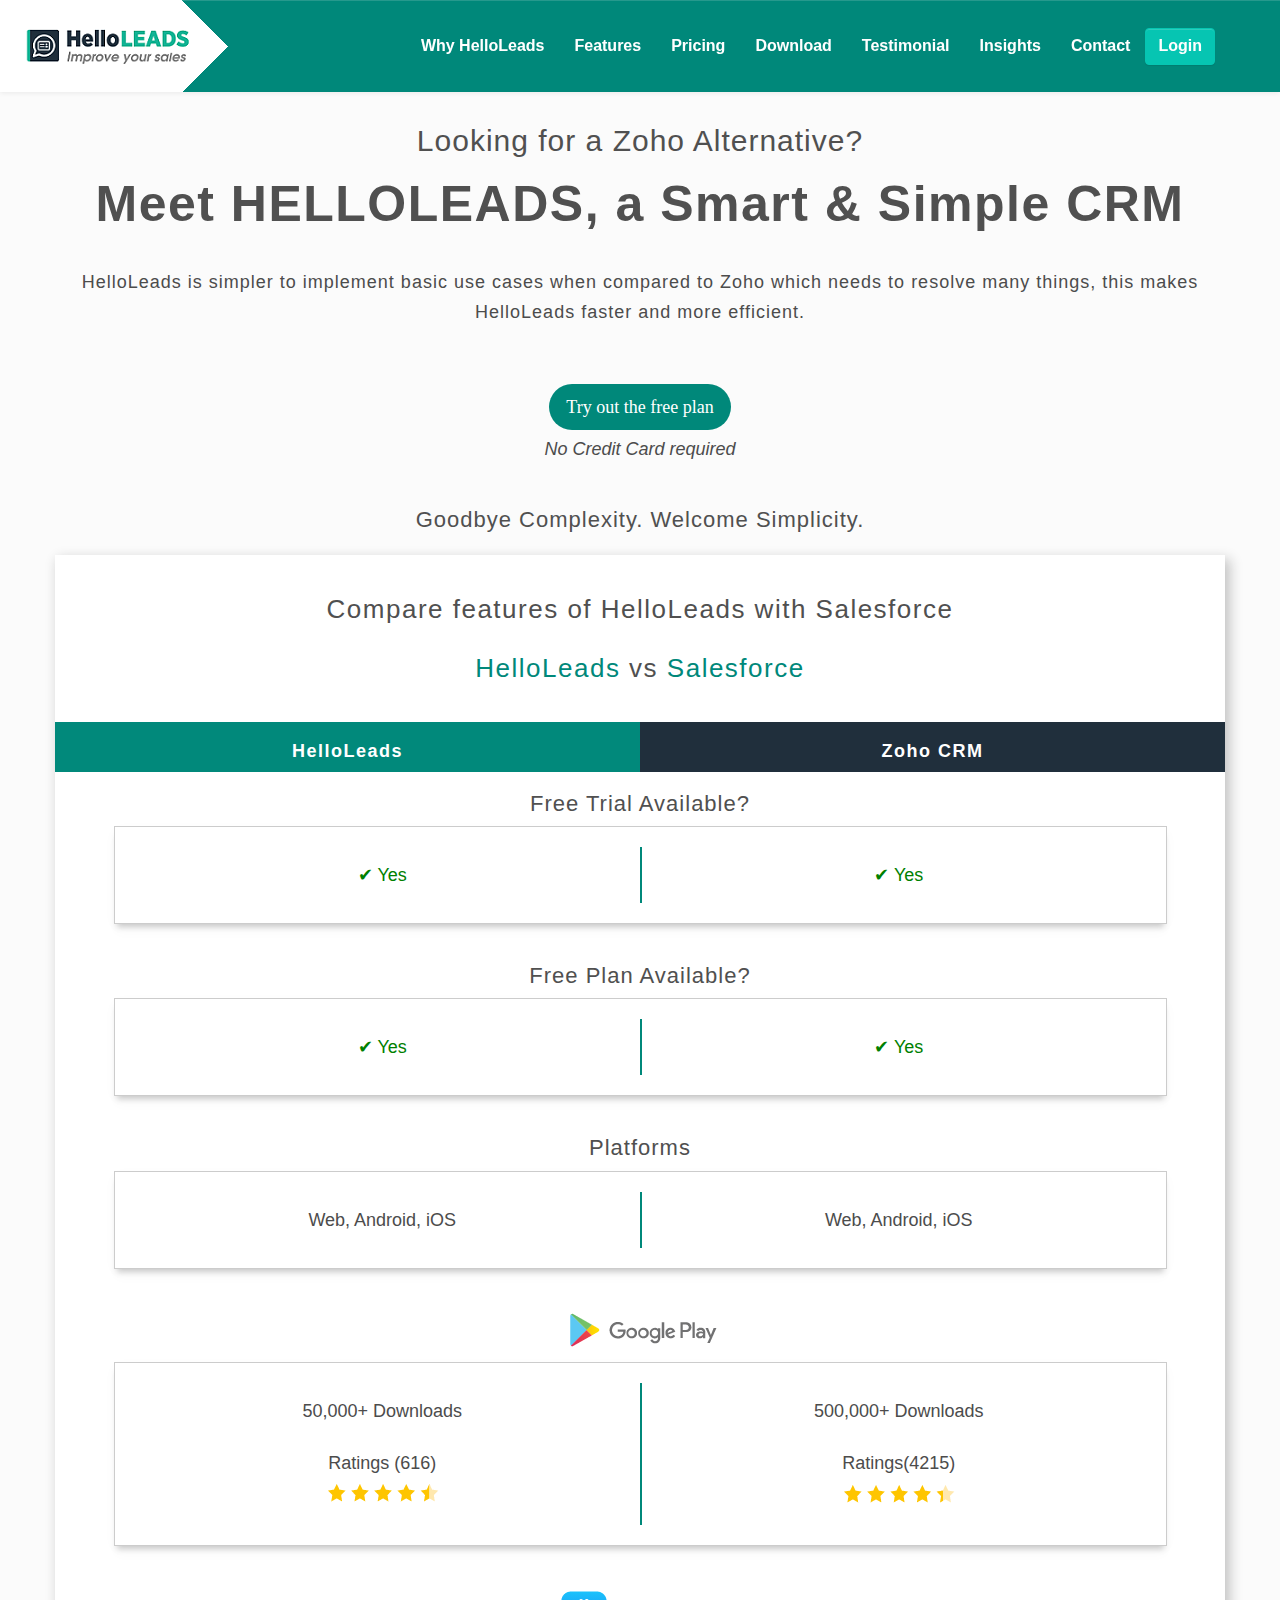
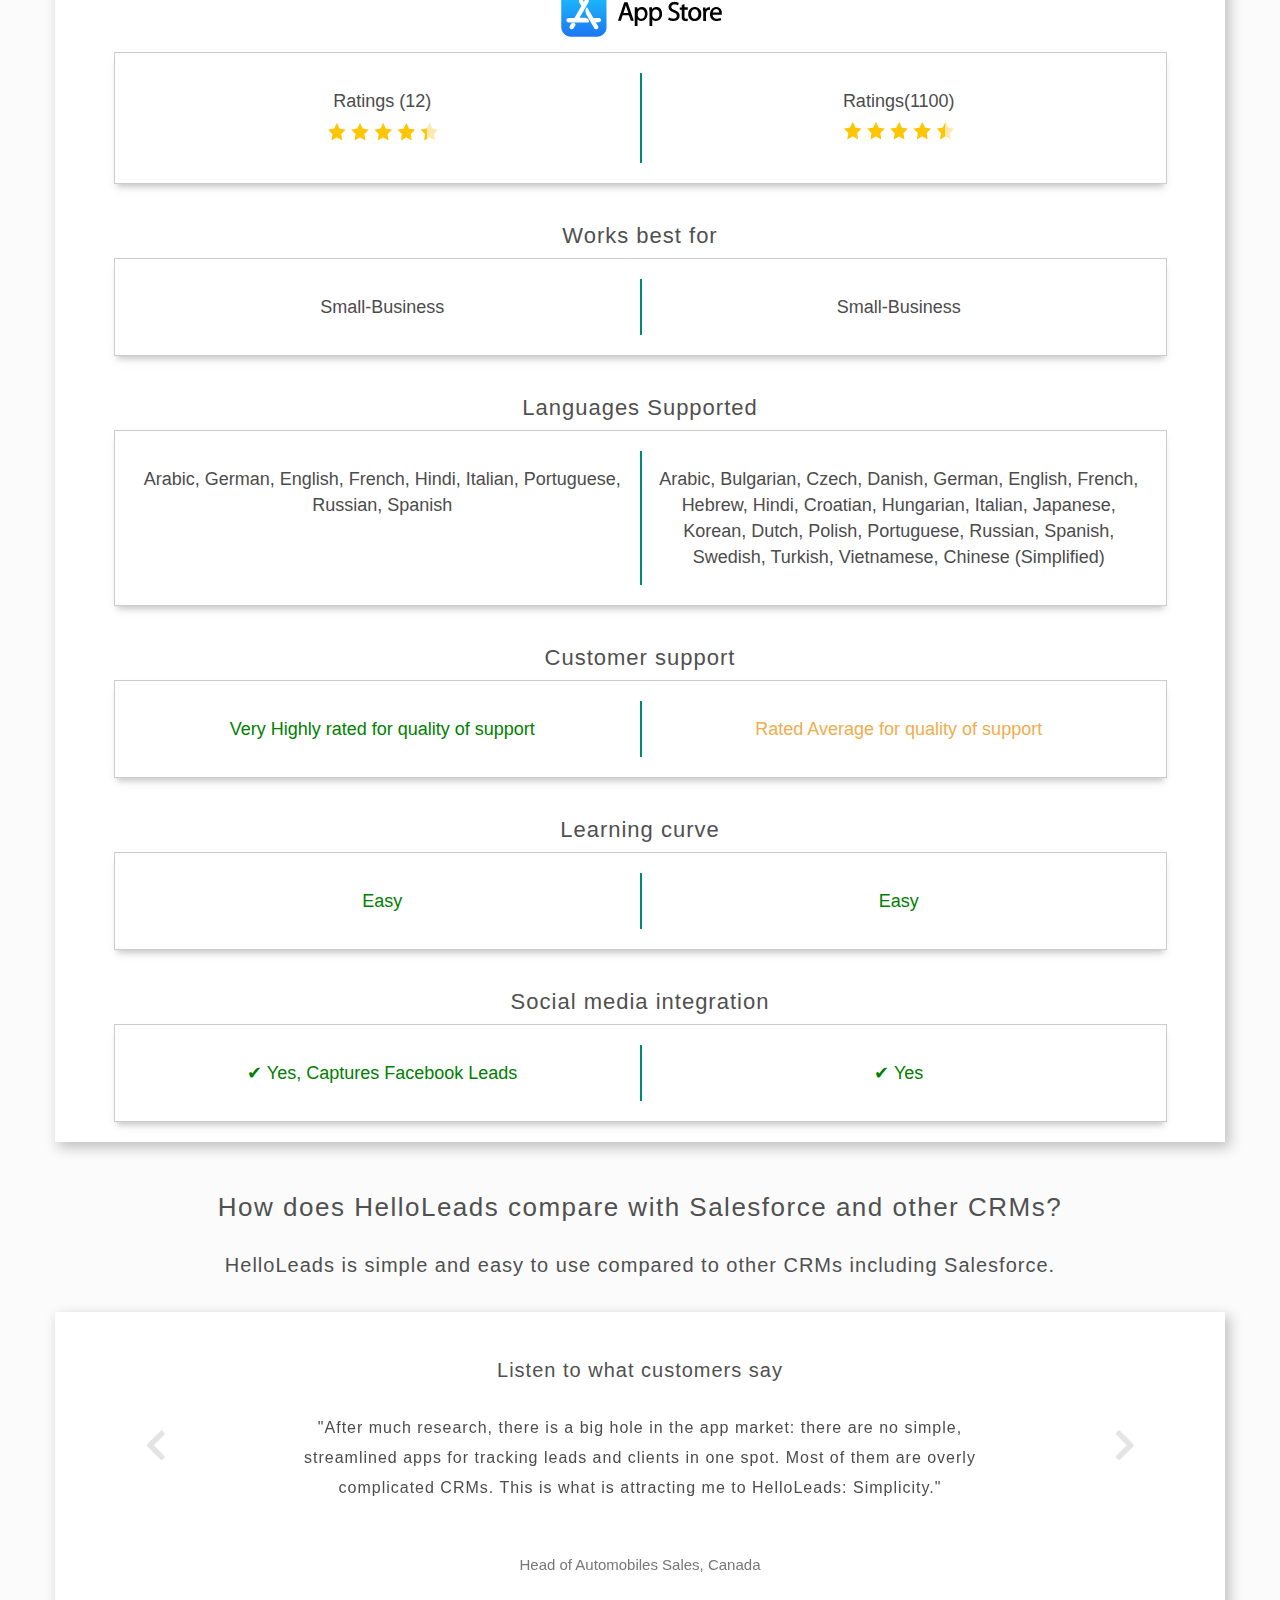
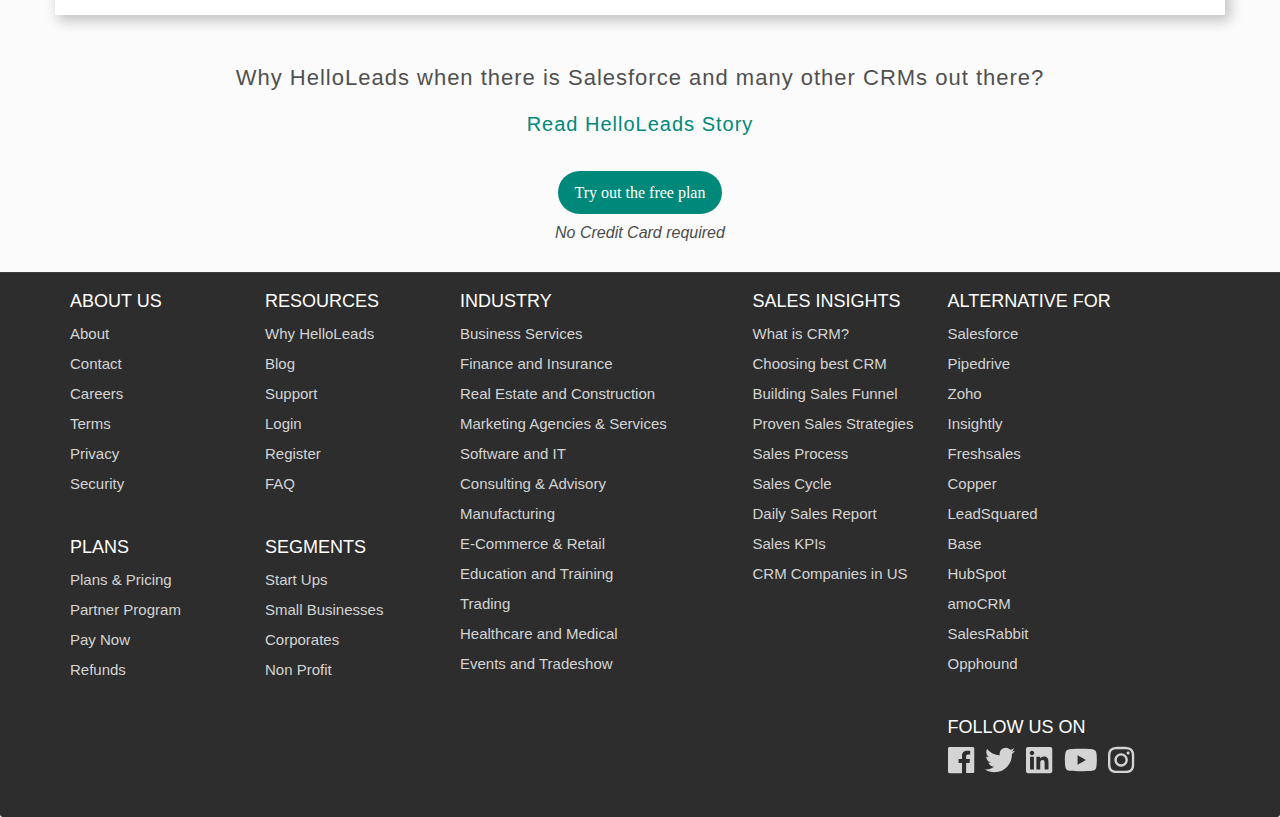
==== HL.html @ b2c512ca "Add files via upload" ====
<!DOCTYPE html>
<!-- saved from url=(0065)https://www.helloleads.io/compare-crm/salesforce-crm-alternative/ -->
<html class="fontawesome-i2svg-active fontawesome-i2svg-complete"><head><meta http-equiv="Content-Type" content="text/html; charset=UTF-8">

<title>Salesforce  CRM Alternative | HelloLeads vs. Salesforce  : A Simple CRM Software Comparison  </title>

  

  <meta name="viewport" content="width=device-width, initial-scale=1">

  <meta name="description" content="Find out why HelloLeads is a better alternative to Salesforce and other most popular CRMs in the market">

  <meta name="keywords" content="Salesforce crm alternatives, Salesforce competitors, Salesforce email alternatives, alternative for Salesforce lead management, Salesforce free alternative">



   <style type="text/css">svg:not(:root).svg-inline--fa{overflow:visible}.svg-inline--fa{display:inline-block;font-size:inherit;height:1em;overflow:visible;vertical-align:-.125em}.svg-inline--fa.fa-lg{vertical-align:-.225em}.svg-inline--fa.fa-w-1{width:.0625em}.svg-inline--fa.fa-w-2{width:.125em}.svg-inline--fa.fa-w-3{width:.1875em}.svg-inline--fa.fa-w-4{width:.25em}.svg-inline--fa.fa-w-5{width:.3125em}.svg-inline--fa.fa-w-6{width:.375em}.svg-inline--fa.fa-w-7{width:.4375em}.svg-inline--fa.fa-w-8{width:.5em}.svg-inline--fa.fa-w-9{width:.5625em}.svg-inline--fa.fa-w-10{width:.625em}.svg-inline--fa.fa-w-11{width:.6875em}.svg-inline--fa.fa-w-12{width:.75em}.svg-inline--fa.fa-w-13{width:.8125em}.svg-inline--fa.fa-w-14{width:.875em}.svg-inline--fa.fa-w-15{width:.9375em}.svg-inline--fa.fa-w-16{width:1em}.svg-inline--fa.fa-w-17{width:1.0625em}.svg-inline--fa.fa-w-18{width:1.125em}.svg-inline--fa.fa-w-19{width:1.1875em}.svg-inline--fa.fa-w-20{width:1.25em}.svg-inline--fa.fa-pull-left{margin-right:.3em;width:auto}.svg-inline--fa.fa-pull-right{margin-left:.3em;width:auto}.svg-inline--fa.fa-border{height:1.5em}.svg-inline--fa.fa-li{width:2em}.svg-inline--fa.fa-fw{width:1.25em}.fa-layers svg.svg-inline--fa{bottom:0;left:0;margin:auto;position:absolute;right:0;top:0}.fa-layers{display:inline-block;height:1em;position:relative;text-align:center;vertical-align:-.125em;width:1em}.fa-layers svg.svg-inline--fa{-webkit-transform-origin:center center;transform-origin:center center}.fa-layers-counter,.fa-layers-text{display:inline-block;position:absolute;text-align:center}.fa-layers-text{left:50%;top:50%;-webkit-transform:translate(-50%,-50%);transform:translate(-50%,-50%);-webkit-transform-origin:center center;transform-origin:center center}.fa-layers-counter{background-color:#ff253a;border-radius:1em;color:#fff;height:1.5em;line-height:1;max-width:5em;min-width:1.5em;overflow:hidden;padding:.25em;right:0;text-overflow:ellipsis;top:0;-webkit-transform:scale(.25);transform:scale(.25);-webkit-transform-origin:top right;transform-origin:top right}.fa-layers-bottom-right{bottom:0;right:0;top:auto;-webkit-transform:scale(.25);transform:scale(.25);-webkit-transform-origin:bottom right;transform-origin:bottom right}.fa-layers-bottom-left{bottom:0;left:0;right:auto;top:auto;-webkit-transform:scale(.25);transform:scale(.25);-webkit-transform-origin:bottom left;transform-origin:bottom left}.fa-layers-top-right{right:0;top:0;-webkit-transform:scale(.25);transform:scale(.25);-webkit-transform-origin:top right;transform-origin:top right}.fa-layers-top-left{left:0;right:auto;top:0;-webkit-transform:scale(.25);transform:scale(.25);-webkit-transform-origin:top left;transform-origin:top left}.fa-lg{font-size:1.33333em;line-height:.75em;vertical-align:-.0667em}.fa-xs{font-size:.75em}.fa-sm{font-size:.875em}.fa-1x{font-size:1em}.fa-2x{font-size:2em}.fa-3x{font-size:3em}.fa-4x{font-size:4em}.fa-5x{font-size:5em}.fa-6x{font-size:6em}.fa-7x{font-size:7em}.fa-8x{font-size:8em}.fa-9x{font-size:9em}.fa-10x{font-size:10em}.fa-fw{text-align:center;width:1.25em}.fa-ul{list-style-type:none;margin-left:2.5em;padding-left:0}.fa-ul>li{position:relative}.fa-li{left:-2em;position:absolute;text-align:center;width:2em;line-height:inherit}.fa-border{border:solid .08em #eee;border-radius:.1em;padding:.2em .25em .15em}.fa-pull-left{float:left}.fa-pull-right{float:right}.fa.fa-pull-left,.fab.fa-pull-left,.fal.fa-pull-left,.far.fa-pull-left,.fas.fa-pull-left{margin-right:.3em}.fa.fa-pull-right,.fab.fa-pull-right,.fal.fa-pull-right,.far.fa-pull-right,.fas.fa-pull-right{margin-left:.3em}.fa-spin{-webkit-animation:fa-spin 2s infinite linear;animation:fa-spin 2s infinite linear}.fa-pulse{-webkit-animation:fa-spin 1s infinite steps(8);animation:fa-spin 1s infinite steps(8)}@-webkit-keyframes fa-spin{0%{-webkit-transform:rotate(0);transform:rotate(0)}100%{-webkit-transform:rotate(360deg);transform:rotate(360deg)}}@keyframes fa-spin{0%{-webkit-transform:rotate(0);transform:rotate(0)}100%{-webkit-transform:rotate(360deg);transform:rotate(360deg)}}.fa-rotate-90{-webkit-transform:rotate(90deg);transform:rotate(90deg)}.fa-rotate-180{-webkit-transform:rotate(180deg);transform:rotate(180deg)}.fa-rotate-270{-webkit-transform:rotate(270deg);transform:rotate(270deg)}.fa-flip-horizontal{-webkit-transform:scale(-1,1);transform:scale(-1,1)}.fa-flip-vertical{-webkit-transform:scale(1,-1);transform:scale(1,-1)}.fa-flip-horizontal.fa-flip-vertical{-webkit-transform:scale(-1,-1);transform:scale(-1,-1)}:root .fa-flip-horizontal,:root .fa-flip-vertical,:root .fa-rotate-180,:root .fa-rotate-270,:root .fa-rotate-90{-webkit-filter:none;filter:none}.fa-stack{display:inline-block;height:2em;position:relative;width:2em}.fa-stack-1x,.fa-stack-2x{bottom:0;left:0;margin:auto;position:absolute;right:0;top:0}.svg-inline--fa.fa-stack-1x{height:1em;width:1em}.svg-inline--fa.fa-stack-2x{height:2em;width:2em}.fa-inverse{color:#fff}.sr-only{border:0;clip:rect(0,0,0,0);height:1px;margin:-1px;overflow:hidden;padding:0;position:absolute;width:1px}.sr-only-focusable:active,.sr-only-focusable:focus{clip:auto;height:auto;margin:0;overflow:visible;position:static;width:auto}</style><link rel="stylesheet" href="./HL_files/bootstrap.min.css">



        <link rel="stylesheet" href="./HL_files/bootstrap-theme.min.css">

        

        <link rel="stylesheet" src="css/external/font-awesome/css/font-awesome.min.css">



        <link href="./HL_files/css" rel="stylesheet">

        <link href="./HL_files/css(1)" rel="stylesheet">

        <link rel="stylesheet" type="text/css" href="./HL_files/css(2)">

        <link rel="stylesheet" type="text/css" href="./HL_files/compare.css">

       <link rel="stylesheet" type="text/css" href="./HL_files/customstyle.css">
<!-- ===============Google Analytics START=============== -->
<script type="text/javascript" async="" src="./HL_files/analytics.js.download"></script><script async="" src="./HL_files/analytics.js.download"></script><script type="text/javascript" src="./HL_files/analytics.js(1).download" async=""></script>
<script async="" src="./HL_files/js"></script>
<script>
window.dataLayer = window.dataLayer || [];
function gtag(){dataLayer.push(arguments);}
gtag('js', new Date());
gtag('config', 'UA-109296886-1');
</script>
<!-- ===============Google Analytics END=============== -->
</head>



<body id="comparebody" style="background-color: #FBFBFB">







<header>

    <style>
 


.login{

    position: relative;

    top: 7px;

    color: #FFF !important;

}

#header-nav ul{
  padding-top: 0px !important;
}


.bg-primary {
    background-image: linear-gradient(-135deg, #00887a 80.1%, transparent 0),linear-gradient(-45deg, #00887a 80%, transparent 0), linear-gradient(-45deg, #ffffff 100%, transparent 0) !important;
  }

 .navbar {
	padding:.5rem 1rem;
}
@media(max-width: 1080px){
	.navbar-default{
    background: linear-gradient(-45deg,#00887a 80%,transparent 0), linear-gradient(-45deg,#00887a 100%,transparent 0) !important;
}
}
@media(max-width: 936px){
    .navbar-default .navbar-nav>li>a, .navbar .btn-primary{
    	font-size : 12px !important;
    }
}
@media (max-width: 767px) and (min-width: 320px){
.bg-primary {
    background-image: none !important;
    background-color: #fff !important;
}
}
@media (max-width: 767px){
.navbar {
    background: #FFF !important;
}
.navbar-nav{
  background: #fff;
}
 
.navbar-nav .nav-item .nav-link {
    font-weight: 600;
    font-size: 16px;
    color: #00887a !important;
}

}
.navbar-dark .navbar-toggler {
    border-color: #00887a;
}

.navbar-toggler {
    padding: .25rem .75rem .25rem .75rem;
    font-size: 1.25rem;
    line-height: 1;
    background-color: transparent;
    border: 1px solid transparent;
    border-radius: .25rem;
    position: relative;
    top: -1px;
}

 .navbar-toggler:focus, .navbar-toggler:active {
 outline: none;
 box-shadow: none;
 }
 
 @media(max-width: 767px){
  .navbar-nav{
    border-bottom: 1px solid #f1f1f1;
  }
 }
 
 .navbar-collapse {

    -ms-flex-preferred-size: 100%;

    flex-basis: 100%;

    -ms-flex-positive: 1;

    flex-grow: 1;

    -ms-flex-align: center;

    align-items: center;

}

.collapse {
    display: none;
}



.collapse.show {
    display: block;

}

 
</style>





<!-- =================Common Header================= -->



<nav id="header-nav" class="navbar navbar-default navbar-fixed-top bg-primary">



<div class="container-fluid">



<div class="navbar-header">



<div class="navbar-brand" style="margin-left: -25px;">



<a href="https://www.helloleads.io/" target="_blank"><img src="./HL_files/HLS_Logo.png"></a>



</div>



<button type="button" id="navbar-Toggle" class="navbar-toggle collapsed" data-toggle="collapse" data-target="#collapsable-nav" aria-expanded="false">



<span class="sr-only">Toggle Navigation</span>



<span class="icon-bar"></span>



<span class="icon-bar"></span>



<span class="icon-bar"></span>



</button>



</div>



<div id="collapsable-nav" class="collapse navbar-collapse">



<ul id="nav-list" class="nav navbar-nav navbar-right">







<li><a href="https://www.helloleads.io/#features" target="_blank">Why HelloLeads</a></li>



<li><a href="https://www.helloleads.io/#extra-features" target="_blank">Features</a></li>



<li><a href="https://www.helloleads.io/#pricing" target="_blank">Pricing</a></li>



<li><a href="https://www.helloleads.io/#download" target="_blank">Download</a></li>



<li><a href="https://www.helloleads.io/#team" target="_blank">Testimonial</a></li>



<li><a href="https://www.helloleads.io/blog/" target="_blank">Insights</a></li>



<li><a href="https://www.helloleads.io/contact" target="_blank">Contact</a></li>



<li><button class="btn btn-primary login" style="margin-right: 20px;"><a style="color: #FFF !important;text-shadow: none;" href="https://app.helloleads.io/index.php/app/account/login" target="_blank">Login</a> </button></li> 





</ul>



</div> 



</div>



</nav>







 <!-- Form -->

   <!--  <div class="modal fade" id="exampleModal" tabindex="-1" role="dialog" aria-labelledby="exampleModalLabel" aria-hidden="true">

     <div class="modal-dialog" role="document">

      <div class="modal-content">

      <div class="modal-header">

        <h5 class="modal-title" id="exampleModalLabel">Call me now</h5>

        <button type="button" class="close" data-dismiss="modal" aria-label="Close">

          <span aria-hidden="true">&times;</span>

        </button>

      </div>

      <div class="modal-body">

      

      <div class='form-bottom' id='form_sample' data-key='c93041c29736f481d17fa2a25048d8e3'></div>

        

        

      </div>

      

    </div>

  </div>

</div> 



<script>

 $('#exampleModal').submit(function(e) {

    $("#exampleModal").modal("hide") 

});

</script>



<script>

  $(function() {

    $('#exampleModal').on('submit', function(e) {

          e.preventDefault();

          setTimeout(function() {

               window.location.reload();

          },2000);

          this.submit();

    });

});

</script>





 <script type='text/javascript' src='https://app.helloleads.io/js/intial.js'></script> -->
</header>



<section id="compare"> 

  <div class="container">

    

    <div class="row">

      <h3 class="r1 text-center" style=" font-weight:500;">Looking for a  <span>  Zoho </span> Alternative?</h3>
      <h2 class="r2 text-center" style="font-weight:bold;margin-top:2rem;"> Meet <span>HELLOLEADS,</span> a Smart & Simple CRM</h2>
      <p class="text-center" style="font-size:18px;margin-top:3rem;">HelloLeads is simpler to implement basic use cases when compared to Zoho which needs to resolve many things, this makes HelloLeads faster and more efficient. </p>
    </div>
<style type="text/css">
	#compare .r1
	{
		font-size : 30px;
	}
	#compare .r2
	{
		font-size : 50px;
	}
	@media(max-width:767px){
		#compare .r1
		{
			font-size : 24px;
		}
		#compare .r2
		{
			font-size : 36px;
		}
	}
	.tab-title
	{
		background: #01897b;
	}
	.tab-title h2
	{
		font-size: 18px !important;
		font-weight: bolder !important;
		color: #fff !important;
	}
	.tab{
			margin: 0px !important
		}
	.table-title h3
	{
		font-size: 22px !important;
	}
	.tab-comp
	{
		box-shadow: 0 6px 6px -3px rgb(0 0 0 / 20%), 0px 10px 14px 1px rgb(0 0 0 / 1%), 0px 4px 18px 3px rgb(0 0 0 / 1%);
		padding: 20px 10px;
		border: 1px solid #ccc;
	}
	.table-comp-div 
	{
		padding: 15px;
		font-weight: 400;
		font-size: 18px;

	}
</style>


    <div class="bu text-center paynow">  

      <!--<a href="https://app.helloleads.io/index.php/app/account/register" target="_blank" role="button" class="btn btn btn-lg nounderline">Sign up for 14 days trial<br></a>-->
	  
	  <a href="https://app.helloleads.io/index.php/app/account/register" target="_blank" role="button" class="btn btn btn-lg nounderline" style="font-size:18px">Try out the free plan<br></a>

      <h6 style="text-align: center; font-size: 18px;"><i> No Credit Card required </i> </h6>

    </div><br>



    <div class="row">

      <h3 class="text-center" style="padding-bottom: 13px;">Goodbye Complexity. Welcome Simplicity. </h3>

    </div>

	</div>

 </section>


<section id="heading"> 

    <div class="container s">

      <div class="row text-center">

         

         <h2 style="margin-top: 40px;"> Compare features of <span style="color: #;"> HelloLeads </span> with <span style="color: #;">Salesforce</span> </h2>

      </div>

<div class="row text-center">
  
  <h2 style="margin-bottom: 40px;"> <a href="https://www.helloleads.io/#pricing" target="_blank" style="color: #00887a"> HelloLeads </a> vs<a href="https://www.salesforce.com/in/products/sales-cloud/pricing/" target="_blank" style="color: #00887a"> Salesforce </a> </h2>

  <div  class="tab row text-center">
  	<div class="tab-title col-md-6 col-sm-6 col-xs-6 col-lg-6 text-center">
  		<h2>HelloLeads</h2>
  	</div>
  	<div class="tab-title col-md-6 col-sm-6 col-xs-6 col-lg-6 text-center" style="background: #202f3c">
  		<h2>Zoho CRM</h2>
  	</div>
  </div>
  <div class="tab row text-center">
  	<div class="table-title text-center"><h3>Free Trial Available?</h3></div></div>
  	<div class="tab-comp row" style="width:90%; margin: auto;margin-bottom:20px;">
  		<div class="table-comp-div col-md-6 col-sm-6 col-xs-6 col-lg-6 text-center" style="color: green">
  			&#10004; Yes
  		</div>
  		<div class="table-comp-div col-md-6 col-sm-6 col-xs-6 col-lg-6 text-center" style="border-left: 2px solid #00887a; color:green">&#10004; Yes</div>
  </div>
  <div class="tab row text-center">
  	<div class="table-title text-center"><h3>Free Plan Available?</h3></div></div>
  	<div class="tab-comp row" style="width:90%; margin: auto;margin-bottom:20px;">
  		<div class="table-comp-div col-md-6 col-sm-6 col-xs-6 col-lg-6 text-center" style="color: green">
  			&#10004; Yes
  		</div>
  		<div class="table-comp-div col-md-6 col-sm-6 col-xs-6 col-lg-6 text-center" style="border-left: 2px solid #00887a; color:green">&#10004; Yes</div>
  </div>
  <div class="tab row text-center">
  	<div class="table-title text-center"><h3>Platforms</h3></div></div>
  	<div class="tab-comp row" style="width:90%; margin: auto;margin-bottom:20px;">
  		<div class="table-comp-div col-md-6 col-sm-6 col-xs-6 col-lg-6 text-center">
  			Web, Android, iOS
  		</div>
  		<div class="table-comp-div col-md-6 col-sm-6 col-xs-6 col-lg-6 text-center" style="border-left: 2px solid #00887a;">Web, Android, iOS</div>
  </div>
  <div class="tab row text-center">
  	<div class="table-title text-center"><h3><img src="./HL_files/pstr.png"></h3></div></div>
  	<div class="tab-comp row" style="width:90%; margin: auto;margin-bottom:20px;">
  		<div class="table-comp-div col-md-6 col-sm-6 col-xs-6 col-lg-6 text-center">
  			50,000+ Downloads<br><br> Ratings (616)<br><img src="./HL_files/star44.png">
  		</div>
  		<div class="table-comp-div col-md-6 col-sm-6 col-xs-6 col-lg-6 text-center" style="border-left: 2px solid #00887a;">500,000+ Downloads<br><br> Ratings(4215)<br><img src="./HL_files/star42.png"></div>
  </div>
  <div class="tab row text-center">
  	<div class="table-title text-center"><h3><img src="./HL_files/apstr.png"></h3></div></div>
  	<div class="tab-comp row" style="width:90%; margin: auto;margin-bottom:20px;">
  		<div class="table-comp-div col-md-6 col-sm-6 col-xs-6 col-lg-6 text-center">
  			Ratings (12)<br><img src="./HL_files/star42.png">
  		</div>
  		<div class="table-comp-div col-md-6 col-sm-6 col-xs-6 col-lg-6 text-center" style="border-left: 2px solid #00887a;">Ratings(1100)<br><img src="./HL_files/star44.png"></div>
  </div>
  <div class="tab row text-center">
  	<div class="table-title text-center"><h3>Works best for</h3></div></div>
  	<div class="tab-comp row" style="width:90%; margin: auto;margin-bottom:20px;">
  		<div class="table-comp-div col-md-6 col-sm-6 col-xs-6 col-lg-6 text-center">
  			Small-Business
  		</div>
  		<div class="table-comp-div col-md-6 col-sm-6 col-xs-6 col-lg-6 text-center" style="border-left: 2px solid #00887a;">Small-Business</div>
  </div>
  <div class="tab row text-center">
  	<div class="table-title text-center"><h3>Languages Supported</h3></div></div>
  	<div class="tab-comp row" style="width:90%; margin: auto;margin-bottom:20px;">
  		<div class="table-comp-div col-md-6 col-sm-6 col-xs-6 col-lg-6 text-center">
  			Arabic, German, English, French, Hindi, Italian, Portuguese, Russian, Spanish
  		</div>
  		<div class="table-comp-div col-md-6 col-sm-6 col-xs-6 col-lg-6 text-center" style="border-left: 2px solid #00887a;">Arabic, Bulgarian, Czech, Danish, German, English, French, Hebrew, Hindi, Croatian, Hungarian, Italian, Japanese, Korean, Dutch, Polish, Portuguese, Russian, Spanish, Swedish, Turkish, Vietnamese, Chinese (Simplified)</div>
  </div>
  <div class="tab row text-center">
  	<div class="table-title text-center"><h3>Customer support</h3></div></div>
  	<div class="tab-comp row" style="width:90%; margin: auto;margin-bottom:20px;">
  		<div class="table-comp-div col-md-6 col-sm-6 col-xs-6 col-lg-6 text-center" style="color: green">
  			Very Highly rated for quality of support
  		</div>
  		<div class="table-comp-div col-md-6 col-sm-6 col-xs-6 col-lg-6 text-center" style="border-left: 2px solid #00887a; color:#f0ad4e">Rated Average for quality of support</div>
  </div>
  <div class="tab row text-center">
  	<div class="table-title text-center"><h3>Learning curve</h3></div></div>
  	<div class="tab-comp row" style="width:90%; margin: auto;margin-bottom:20px;">
  		<div class="table-comp-div col-md-6 col-sm-6 col-xs-6 col-lg-6 text-center" style="color: green">
  			Easy
  		</div>
  		<div class="table-comp-div col-md-6 col-sm-6 col-xs-6 col-lg-6 text-center" style="border-left: 2px solid #00887a; color:green">Easy</div>
  </div>
  <div class="tab row text-center">
  	<div class="table-title text-center"><h3>Social media integration</h3></div></div>
  	<div class="tab-comp row" style="width:90%; margin: auto;margin-bottom:20px;">
  		<div class="table-comp-div col-md-6 col-sm-6 col-xs-6 col-lg-6 text-center" style="color: green">
  			&#10004; Yes, Captures Facebook Leads
  		</div>
  		<div class="table-comp-div col-md-6 col-sm-6 col-xs-6 col-lg-6 text-center" style="border-left: 2px solid #00887a; color:green">&#10004; Yes</div>
  </div>
</div>

</div></section>

 

<section id="compare1">

  <div class="container">

    <div class="row text-center">

    <h2> How does HelloLeads compare with Salesforce and other CRMs? </h2>

   <h4 style="padding-top: 22px;"> HelloLeads is simple and easy to use compared to other CRMs including Salesforce.</h4><br>

 </div>

    </div>

</section>



<section id="quotes">

<div class="container a">

        <div class="row">

          <h4 style="padding-top: 37px; text-align: center;">Listen to what customers say</h4>

            <div class="col-md-12" style="margin-top: -43px;">

                <div class="carousel slide" data-ride="carousel" id="quote-carousel">

                    <!-- Carousel Slides / Quotes -->

                    <div class="carousel-inner text-center">

                        <!-- Quote 1 -->

                        <div class="item active">

                            

                                <div class="row">

                                    <div class="col-sm-8 col-sm-offset-2">

                                        <p>"After much research, there is a big hole in the app market: there are no simple, streamlined apps for tracking leads and clients in one spot. Most of them are overly complicated CRMs. This is what is attracting me to HelloLeads: Simplicity."</p><br>

                                       <h6 style="display: block;font-size: 100%;

    line-height: 1.42857143;

    color: #777;"> Head of Automobiles Sales, Canada </h6>

                                    </div>

                                </div>

                        </div>

                        <!-- Quote 2 -->

                        <div class="item">

                                <div class="row">

                                    <div class="col-sm-8 col-sm-offset-2">

                                        <p>"HelloLeads has a beautiful interface. I love it. The workflow is so smooth. The many CRMs that I have used have complex interfaces, and have waaaay too much going on. HelloLeads has done it just right"</p><br>

                                        <h6 style="display: block; font-size:100%;   line-height: 1.42857143; color: #777;">VP Sales, Real Estate Firm, United States</h6>

                                    </div>

                                </div>

                        </div>

                        

                    </div>

                    

                    <a data-slide="prev" href="https://www.helloleads.io/compare-crm/salesforce-crm-alternative/#quote-carousel" class="left carousel-control"><svg class="svg-inline--fa fa-chevron-left fa-w-10" aria-hidden="true" data-prefix="fa" data-icon="chevron-left" role="img" xmlns="http://www.w3.org/2000/svg" viewBox="0 0 320 512" data-fa-i2svg=""><path fill="currentColor" d="M34.52 239.03L228.87 44.69c9.37-9.37 24.57-9.37 33.94 0l22.67 22.67c9.36 9.36 9.37 24.52.04 33.9L131.49 256l154.02 154.75c9.34 9.38 9.32 24.54-.04 33.9l-22.67 22.67c-9.37 9.37-24.57 9.37-33.94 0L34.52 272.97c-9.37-9.37-9.37-24.57 0-33.94z"></path></svg><!-- <i class="fa fa-chevron-left"></i> --></a>

                    <a data-slide="next" href="https://www.helloleads.io/compare-crm/salesforce-crm-alternative/#quote-carousel" class="right carousel-control"><svg class="svg-inline--fa fa-chevron-right fa-w-10" aria-hidden="true" data-prefix="fa" data-icon="chevron-right" role="img" xmlns="http://www.w3.org/2000/svg" viewBox="0 0 320 512" data-fa-i2svg=""><path fill="currentColor" d="M285.476 272.971L91.132 467.314c-9.373 9.373-24.569 9.373-33.941 0l-22.667-22.667c-9.357-9.357-9.375-24.522-.04-33.901L188.505 256 34.484 101.255c-9.335-9.379-9.317-24.544.04-33.901l22.667-22.667c9.373-9.373 24.569-9.373 33.941 0L285.475 239.03c9.373 9.372 9.373 24.568.001 33.941z"></path></svg><!-- <i class="fa fa-chevron-right"></i> --></a>

                </div>

            </div>

        </div>

    </div>

  </section>



   <section id="story">

  <div class="container">

    <div class="row text-center paynow">

      <h3 "="">Why HelloLeads when there is Salesforce and many other CRMs out there? </h3>

      <h4 style="padding-top: 12px;"><a href="https://www.helloleads.io/blog/improving-sales/helloleads-story/" target="_blank" style="color: #00887a"> Read HelloLeads Story  </a> </h4><br>

      <a href="https://app.helloleads.io/index.php/app/account/register" target="_blank" role="button" class="btn btn btn-lg nounderline">Try out the free plan</a><br>

      <h6 style="text-align: center; font-size: 16px; padding-bottom: 20px;"><i> No Credit Card required </i> </h6>

    </div>

  </div>

</section>


 

        <script src="./HL_files/jquery.min.js.download"></script>



        <script defer="" src="./HL_files/all.js.download"></script>



        <script src="./HL_files/bootstrap.min.js.download"></script>  



      



<footer>

  
        

<style>

body{
  font-family: "Roboto",serif;
  font-weight: 400;
  letter-spacing: 0;
  -webkit-font-smoothing: antialiased;
  font-size: 15px;
  line-height: 26px;
  color: #4c4c4c;
  margin: 0;
  overflow-x: hidden;
  padding: 0; 
}

#about,#resources,#plans,#industry,#compares{

    line-height: 2;

}

#compares .followus .fa-2x {
    padding: 10px;
    font-size: 50px;
    width: 70px;
    margin: 5px 0px;
    border-radius: 50%;
    background-color: #585858;
    color: #d4d4d4;
    margin-right: 13px;
    margin-top: 12px;
}

.panel-footer{

    background-color: #2d2d2d;

    border-top: 1px solid #404040;

}

.panel-footer span {
    color: #FFF;
    font-size: 18px;
    padding-bottom: 15px;
    text-transform: uppercase;
}

.panel-footer a{

    text-decoration: none;

    color:#d4d4d4;

}

.calendly-badge-content{
  background: rgb(32, 47, 60) !important;
}

</style>
    <!-- =================Common Footer================= -->
<div class="panel-footer">



<div class="container">



<div class="row">



<section id="about" class="col-sm-2">



<span>ABOUT US</span><br>



<a href="https://www.helloleads.io/about/" target="_blank">About</a><br>



<a href="https://www.helloleads.io/contact" target="_blank">Contact</a><br>



<a href="https://www.helloleads.io/careers" target="_blank">Careers</a><br>



<a href="https://www.helloleads.io/terms" target="_blank">Terms</a><br>



<a href="https://www.helloleads.io/privacy/" target="_blank">Privacy</a><br>



<a href="https://www.helloleads.io/security/" target="_blank">Security</a>

<hr class="visible-xs"><br><br>

<span> PLANS</span><br>

   

<a href="https://www.helloleads.io/pricing" target="_blank">Plans &amp; Pricing</a><br>



<a href="https://www.helloleads.io/partners/" target="_blank">Partner Program</a><br>



<a href="https://www.helloleads.io/pricing/paymentoption.php" target="_blank">Pay Now</a><br>



<a href="https://www.helloleads.io/refunds/" target="_blank">Refunds</a><br>



<hr class="visible-xs"><br>


</section>







<section id="plans" class="col-sm-2">

    <span>RESOURCES</span><br>

   

<a href="https://www.helloleads.io/#features" target="_blank">Why HelloLeads</a><br>



<a href="https://www.helloleads.io/blog" target="_blank">Blog</a><br> 


<a href="https://www.helloleads.io/support" target="_blank">Support</a><br>



<a href="https://app.helloleads.io/index.php/app/account/login" target="_blank">Login</a><br>



<a href="https://app.helloleads.io/index.php/app/account/register" target="_blank">Register</a><br>

<a href="https://helloleads.io/faq" target="_blank">FAQ</a><br>



<hr class="visible-xs"><br>



<span class="segment">SEGMENTS</span><br>



<a href="https://www.helloleads.io/segments/#startup" target="_blank">Start Ups</a><br>



<a href="https://www.helloleads.io/segments/#smallbusiness" target="_blank">Small Businesses</a><br>



<a href="https://www.helloleads.io/segments/#corporates" target="_blank">Corporates</a><br>



<a href="https://www.helloleads.io/segments/#nonprofit" target="_blank">Non Profit</a><br>



<hr class="visible-xs">



</section>



<section id="industry" class="col-sm-3">

    <span> INDUSTRY</span><br>

   

    <a href="https://www.helloleads.io/industry/Business-services/" target="_blank">Business Services</a><br>



<a href="https://www.helloleads.io/industry/Finance/" target="_blank">Finance and Insurance</a><br>



<a href="https://www.helloleads.io/industry/construction/" target="_blank">Real Estate and Construction</a><br>



<a href="https://www.helloleads.io/industry/Marketing/" target="_blank">Marketing Agencies &amp; Services</a><br>



<a href="https://www.helloleads.io/industry/Software/" target="_blank">Software and IT</a><br>



<a href="https://www.helloleads.io/industry/consulting-and-advisory-services/" target="_blank">Consulting &amp; Advisory</a><br>



<a href="https://www.helloleads.io/industry/Manufacturing/" target="_blank">Manufacturing</a><br>



<a href="https://www.helloleads.io/industry/ecommerce/" target="_blank">E-Commerce &amp; Retail</a><br>



<a href="https://www.helloleads.io/industry/Education-and-Training/" target="_blank">Education and Training</a><br>



<a href="https://www.helloleads.io/industry/Trading/" target="_blank">Trading</a><br>



<a href="https://www.helloleads.io/industry/Healthcare-and-Medical/" target="_blank">Healthcare and Medical</a><br>



<a href="https://www.helloleads.io/industry/Events-and-Tradeshows/" target="_blank">Events and Tradeshow</a><br>



<hr class="visible-xs">



</section>







<section id="resources" class="col-sm-2">



<span>Sales Insights</span><br>

              <a href="https://www.helloleads.io/blog/all/improving-sales/what-is-crm/" target="_blank">What is CRM?</a><br>
            
              <a href="https://www.helloleads.io/blog/all/marketing-and-sales/choosing-best-crm-for-your-small-business-a-beginners-guide/" target="_blank">Choosing best CRM</a><br>
            
              <a href="https://www.helloleads.io/blog/all/beginners-guide-building-a-super-sales-funnel-for-your-small-business/" target="_blank">Building Sales Funnel</a><br>
            
              <a href="https://www.helloleads.io/blog/all/customer-success/proven-sales-strategy-for-small-businesses/" target="_blank">Proven Sales Strategies</a><br>

              <a href="https://www.helloleads.io/blog/all/sales-process-a-roadmap-to-close-deals-faster/" target="_blank">Sales Process</a><br>
            
              <a href="https://www.helloleads.io/blog/all/sales-cycle-make-your-sales-cycle-run-better-faster/" target="_blank">Sales Cycle</a><br>      
            
              <a href="https://www.helloleads.io/blog/all/daily-sales-report-dsr/" target="_blank">Daily Sales Report</a><br>           
            
              <a href="https://www.helloleads.io/blog/all/improving-sales/sales-report-template-for-small-businesses-to-improve-sales-performance/" target="_blank">Sales KPIs</a><br>
            
              <a href="https://www.helloleads.io/blog/all/product/top-crm-companies-in-us/" target="_blank">CRM Companies in US</a>
            
            <br>


<hr class="visible-xs">



</section>



<section id="compares" class="col-sm-3">



<span>ALTERNATIVE FOR</span><br>



<a href="https://www.helloleads.io/compare-crm/salesforce-crm-alternative/" target="_blank">Salesforce</a><br>



<a href="https://www.helloleads.io/compare-crm/pipedrive-crm-alternative/" target="_blank">Pipedrive</a><br>



<a href="https://www.helloleads.io/compare-crm/zoho-crm-alternative/" target="_blank">Zoho</a><br>



<a href="https://www.helloleads.io/compare-crm/insightly-crm-alternative/" target="_blank">Insightly</a><br>



<a href="https://www.helloleads.io/compare-crm/freshsales-crm-alternative/" target="_blank">Freshsales</a><br>



<a href="https://www.helloleads.io/compare-crm/copper-crm-alternative/" target="_blank">Copper</a><br>



<a href="https://www.helloleads.io/compare-crm/leadsquared-crm-alternative/" target="_blank">LeadSquared</a><br>



<a href="https://www.helloleads.io/compare-crm/base-crm-alternative/" target="_blank">Base</a><br>



<a href="https://www.helloleads.io/compare-crm/hubspot-crm-alternative/" target="_blank">HubSpot</a><br>



<a href="https://www.helloleads.io/compare-crm/amoCRM-crm-alternative/" target="_blank">amoCRM</a><br>



<a href="https://www.helloleads.io/compare-crm/salesrabbit-crm-alternative/" target="_blank">SalesRabbit</a><br>



<a href="https://www.helloleads.io/compare-crm/opphound-crm-alternative/" target="_blank">Opphound</a><br><br>





<span class="followus">Follow Us on</span><br>

<a href="https://www.facebook.com/HelloLeads.io/?pnref=lhc" target="_blank" title="Facebook" style="

    padding-right: 7px;

"><svg class="svg-inline--fa fa-facebook fa-w-14 fa-2x" aria-hidden="true" data-prefix="fab" data-icon="facebook" role="img" xmlns="http://www.w3.org/2000/svg" viewBox="0 0 448 512" data-fa-i2svg=""><path fill="currentColor" d="M448 56.7v398.5c0 13.7-11.1 24.7-24.7 24.7H309.1V306.5h58.2l8.7-67.6h-67v-43.2c0-19.6 5.4-32.9 33.5-32.9h35.8v-60.5c-6.2-.8-27.4-2.7-52.2-2.7-51.6 0-87 31.5-87 89.4v49.9h-58.4v67.6h58.4V480H24.7C11.1 480 0 468.9 0 455.3V56.7C0 43.1 11.1 32 24.7 32h398.5c13.7 0 24.8 11.1 24.8 24.7z"></path></svg><!-- <i class="fab fa-facebook fa-2x"></i> --></a>

<a href="https://twitter.com/HelloLeads_io" target="_blank" title="Twitter" style="

    padding-right: 7px;

"><svg class="svg-inline--fa fa-twitter fa-w-16 fa-2x" aria-hidden="true" data-prefix="fab" data-icon="twitter" role="img" xmlns="http://www.w3.org/2000/svg" viewBox="0 0 512 512" data-fa-i2svg=""><path fill="currentColor" d="M459.37 151.716c.325 4.548.325 9.097.325 13.645 0 138.72-105.583 298.558-298.558 298.558-59.452 0-114.68-17.219-161.137-47.106 8.447.974 16.568 1.299 25.34 1.299 49.055 0 94.213-16.568 130.274-44.832-46.132-.975-84.792-31.188-98.112-72.772 6.498.974 12.995 1.624 19.818 1.624 9.421 0 18.843-1.3 27.614-3.573-48.081-9.747-84.143-51.98-84.143-102.985v-1.299c13.969 7.797 30.214 12.67 47.431 13.319-28.264-18.843-46.781-51.005-46.781-87.391 0-19.492 5.197-37.36 14.294-52.954 51.655 63.675 129.3 105.258 216.365 109.807-1.624-7.797-2.599-15.918-2.599-24.04 0-57.828 46.782-104.934 104.934-104.934 30.213 0 57.502 12.67 76.67 33.137 23.715-4.548 46.456-13.32 66.599-25.34-7.798 24.366-24.366 44.833-46.132 57.827 21.117-2.273 41.584-8.122 60.426-16.243-14.292 20.791-32.161 39.308-52.628 54.253z"></path></svg><!-- <i class="fab fa-twitter fa-2x"></i> --></a>

<a href="https://www.linkedin.com/company/helloleads" target="_blank" title="Linkedin" style="

    padding-right: 7px;

"><svg class="svg-inline--fa fa-linkedin fa-w-14 fa-2x" aria-hidden="true" data-prefix="fab" data-icon="linkedin" role="img" xmlns="http://www.w3.org/2000/svg" viewBox="0 0 448 512" data-fa-i2svg=""><path fill="currentColor" d="M416 32H31.9C14.3 32 0 46.5 0 64.3v383.4C0 465.5 14.3 480 31.9 480H416c17.6 0 32-14.5 32-32.3V64.3c0-17.8-14.4-32.3-32-32.3zM135.4 416H69V202.2h66.5V416zm-33.2-243c-21.3 0-38.5-17.3-38.5-38.5S80.9 96 102.2 96c21.2 0 38.5 17.3 38.5 38.5 0 21.3-17.2 38.5-38.5 38.5zm282.1 243h-66.4V312c0-24.8-.5-56.7-34.5-56.7-34.6 0-39.9 27-39.9 54.9V416h-66.4V202.2h63.7v29.2h.9c8.9-16.8 30.6-34.5 62.9-34.5 67.2 0 79.7 44.3 79.7 101.9V416z"></path></svg><!-- <i class="fab fa-linkedin fa-2x"></i> --></a>

<a href="https://www.youtube.com/channel/UC1MmmrHqJTxfTwK_eSTaqlw" target="_blank" title="YouTube" style="

    padding-right: 7px;

"><svg class="svg-inline--fa fa-youtube fa-w-18 fa-2x youtube" aria-hidden="true" data-prefix="fab" data-icon="youtube" role="img" xmlns="http://www.w3.org/2000/svg" viewBox="0 0 576 512" data-fa-i2svg=""><path fill="currentColor" d="M549.655 124.083c-6.281-23.65-24.787-42.276-48.284-48.597C458.781 64 288 64 288 64S117.22 64 74.629 75.486c-23.497 6.322-42.003 24.947-48.284 48.597-11.412 42.867-11.412 132.305-11.412 132.305s0 89.438 11.412 132.305c6.281 23.65 24.787 41.5 48.284 47.821C117.22 448 288 448 288 448s170.78 0 213.371-11.486c23.497-6.321 42.003-24.171 48.284-47.821 11.412-42.867 11.412-132.305 11.412-132.305s0-89.438-11.412-132.305zm-317.51 213.508V175.185l142.739 81.205-142.739 81.201z"></path></svg><!-- <i class="fab fa-youtube fa-2x youtube"></i> --></a>

<a href="https://www.instagram.com/helloleads.io/" target="_blank" title="Instagram" style="

    padding-right: 7px;

"><svg class="svg-inline--fa fa-instagram fa-w-14 fa-2x" aria-hidden="true" data-prefix="fab" data-icon="instagram" role="img" xmlns="http://www.w3.org/2000/svg" viewBox="0 0 448 512" data-fa-i2svg=""><path fill="currentColor" d="M224.1 141c-63.6 0-114.9 51.3-114.9 114.9s51.3 114.9 114.9 114.9S339 319.5 339 255.9 287.7 141 224.1 141zm0 189.6c-41.1 0-74.7-33.5-74.7-74.7s33.5-74.7 74.7-74.7 74.7 33.5 74.7 74.7-33.6 74.7-74.7 74.7zm146.4-194.3c0 14.9-12 26.8-26.8 26.8-14.9 0-26.8-12-26.8-26.8s12-26.8 26.8-26.8 26.8 12 26.8 26.8zm76.1 27.2c-1.7-35.9-9.9-67.7-36.2-93.9-26.2-26.2-58-34.4-93.9-36.2-37-2.1-147.9-2.1-184.9 0-35.8 1.7-67.6 9.9-93.9 36.1s-34.4 58-36.2 93.9c-2.1 37-2.1 147.9 0 184.9 1.7 35.9 9.9 67.7 36.2 93.9s58 34.4 93.9 36.2c37 2.1 147.9 2.1 184.9 0 35.9-1.7 67.7-9.9 93.9-36.2 26.2-26.2 34.4-58 36.2-93.9 2.1-37 2.1-147.8 0-184.8zM398.8 388c-7.8 19.6-22.9 34.7-42.6 42.6-29.5 11.7-99.5 9-132.1 9s-102.7 2.6-132.1-9c-19.6-7.8-34.7-22.9-42.6-42.6-11.7-29.5-9-99.5-9-132.1s-2.6-102.7 9-132.1c7.8-19.6 22.9-34.7 42.6-42.6 29.5-11.7 99.5-9 132.1-9s102.7-2.6 132.1 9c19.6 7.8 34.7 22.9 42.6 42.6 11.7 29.5 9 99.5 9 132.1s2.7 102.7-9 132.1z"></path></svg><!-- <i class="fab fa-instagram fa-2x"></i> --></a>



</section>



</div>



<br>





<!-- Calendly badge widget begin -->

<!--<link href="https://assets.calendly.com/assets/external/widget.css" rel="stylesheet">-->

<!--<script src="https://assets.calendly.com/assets/external/widget.js" type="text/javascript"></script>-->

<!--<script type="text/javascript">Calendly.initBadgeWidget({url: 'https://calendly.com/helloleads/demo', text: 'Schedule a demo<span> and Get 14 days more</span>', color: '#FFB300', branding: false});</script>-->

<!-- Calendly badge widget end -->



</div></div></footer>








</body></html>
---- HL_files/compare.css ----
.paynow .btn{

    background-color: #00887a;

    color: #fff !important;

}

.paynow .btn:hover{

    background-color: #00887a;

    color: #fff;

}



.paynow .btn{

    background-color: #00887a;
    font-size: 16px;
    font-family: catamaran;
    border-radius: 50px;
    color: #fff !important;

}

.paynow .btn:hover{

    background-color: #00887a;

    color: #fff;

}



a:hover{



    text-decoration: none;

    outline: 0;

    color: #23527c;

}



a:focus{

  text-decoration: none;

  outline: 0;

}





#heading .s  {

    box-shadow: 4px 5px 12px 1px #c3c3c3;

    margin-bottom: 31px;

    /* margin-top: 71px; */

    background: #FFF;

}



#quotes .a{

    box-shadow: 4px 5px 12px 1px #c3c3c3;

    margin-bottom: 31px;

    /* margin-top: 71px; */

    background: #FFF;

}





  #compare{

        padding-top: 104px;

    background-color: #FBFBFB;



  }



  #story{

    background-color: #FBFBFB;

  }



  #compare1{

     background-color: #FBFBFB;

  }



  #comparebody h2{

    font-family: "Catamaran",sans-serif;
    font-size: 26px;

    letter-spacing: 1.5px;

    font-weight: 500;

    color: #505050;

  }



  #comparebody h3{

    font-family: "Catamaran",sans-serif;

    font-size: 22px;

    letter-spacing: 1px;

    font-weight: 400;

    color: #505050;

  }



  #comparebody h4{

    font-family: "Catamaran",sans-serif;

    font-size: 20px;

    letter-spacing: 1px;

    font-weight: 400;

    color: #505050;

  }



 

    



    #compare .bu{

      margin-top: 42px;

      margin-bottom: -8px;

    }





#heading .centertable{

  text-align: center;

}







.nounderline{

    text-decoration: none !important;

}





#quote-carousel {

    padding: 0 10px 30px 10px;

    margin-top: 60px;

}

#quote-carousel .carousel-control {

    background: none;

    color: #CACACA;

    font-size: 2.3em;

    text-shadow: none;

    margin-top: 20px;

}

#quote-carousel .carousel-indicators {

    position: relative;

    right: 50%;

    top: auto;

    bottom: 0px;

    margin-top: 20px;

    margin-right: -19px;

}

#quote-carousel .carousel-indicators li {

    width: 50px;

    height: 50px;

    cursor: pointer;

    border: 1px solid #ccc;

    box-shadow: 0 0 5px rgba(0, 0, 0, 0.1);

    border-radius: 50%;

    opacity: 0.4;

    overflow: hidden;

    transition: all .4s ease-in;

    vertical-align: middle;

}

#quote-carousel .carousel-indicators .active {

    width: 128px;

    height: 128px;

    opacity: 1;

    transition: all .2s;

}

.item blockquote {

    border-left: none;

    margin: 0;

}

.item blockquote p:before {

    content: "\f10d";

    font-family: 'Fontawesome';

    float: left;

    margin-right: 10px;

}



.headingtable{

  color: #505050;

}



@media (max-width:767px){

    

    #quote-carousel .carousel-control {

    background: none;

    color: #CACACA;

    font-size: 1.3em;

    text-shadow: none;

    margin-top: 65px;

}



    #compare .bu{

      margin-top: 20px;

      margin-bottom: -8px;

    }







  #heading h3{

    font-size: 19px;

    line-height: 1.5;



  }



  #compare h2{

    padding-left: 3px;

    padding-right: 3px;

    line-height: 1.5;

    font-size: 21px;

    padding-top: 20px !important;

  }

  #story h3{

    margin-left: 9px;

    margin-right: 9px;

    line-height: 1.5;

    font-size: 19px;

  }



  #compare h3{

    line-height: 1.5;

    font-size: 19px;



  }



  #compare1 h2{

    line-height: 1.5; 

    margin-left: 9px;

    margin-right: 9px;

    font-size: 21px;



  }



  #compare1 h4{

    line-height: 1.5;

    font-size: 16px;

  }

  #heading h2{

    line-height: 1.5;

    padding-left: 3px;

    padding-right: 3px;

    line-height: 1.5;

    font-size: 21px;

  }



  p{

    padding-left: 25px;

    padding-right: 25px;

    text-align: left;

  }

}



@media(min-width: 768px) and (max-width: 1100px){

    

    #quote-carousel .carousel-control {

    background: none;

    color: #CACACA;

    font-size: 1.3em;

    text-shadow: none;

    margin-top: 65px;

}



    #compare .bu{

      margin-top: 20px;

      margin-bottom: -8px;

    }







  #heading h3{

    font-size: 19px;

    line-height: 1.5;



  }



  #compare h2{

    padding-left: 3px;

    padding-right: 3px;

    line-height: 1.5;

    font-size: 21px;

    padding-top: 20px !important;

  }

  #story h3{

    margin-left: 9px;

    margin-right: 9px;

    line-height: 1.5;

    font-size: 19px;

  }



  #compare h3{

    line-height: 1.5;

    font-size: 19px;



  }



  #compare1 h2{

    line-height: 1.5; 

    margin-left: 9px;

    margin-right: 9px;

    font-size: 21px;



  }



  #compare1 h4{

    line-height: 1.5;

    font-size: 16px;

  }

  #heading h2{

    line-height: 1.5;

    padding-left: 3px;

    padding-right: 3px;

    line-height: 1.5;

    font-size: 21px;

  }



  p{

    padding-left: 25px;

    padding-right: 25px;

    text-align: left;

  }



  #compare {

    padding-top: 140px;

}



}
---- HL_files/customstyle.css ----
.navbar #nav-list a:visited{
  color: #FFF;
}

.navbar-default{
  border: 0px !important;
}

.navbar #nav-list a:hover {
    color: #ffb300 !important;
}

.navbar #nav-list{
      margin-right: 20px !important;
      font-weight: 600;
}

.navbar-nav>li>a {
    text-shadow: none;
}

.navbar .btn-primary{  
    background-color: #06c5b2 !important;
    border-color: #06c5b2 !important;
    background-image: none  !important;
    font-size: 16px;
    font-weight: 600;
}

@media(max-width: 767px){

  h3{
    text-align: center;
    padding-bottom: 10px !important;
  }
  p{
    padding-left: 20px;
    padding-right: 20px;
    text-align: justify;
  }

  .content {
    padding-top: 0 !important;
    padding-bottom: 0 !important; 
}

  h4{
    padding-left: 20px;
    padding-right: 20px;
    text-align: center;
    line-height: 30px;
  }

}


#term{
  margin-top: 25px;
}

.content{
  padding-top: 10px;
  padding-bottom: 10px;
}


body{
  font-family: "Catamaran",sans-serif !important;
  font-weight: 400;
  letter-spacing: 0;
  -webkit-font-smoothing: antialiased;
  font-size: 16px;
  line-height: 26px;
  color: #4c4c4c;
  margin: 0;
  overflow-x: hidden;
  padding: 0; 
}

.nav li{
  text-transform: capitalize;
}

p{
    font-family: "Catamaran",sans-serif;
    padding-top: 5px;
    padding-bottom: 5px;
    font-size: 16px;
    letter-spacing: 1px;
        line-height: 30px;
}

h4{
  font-size: 18px;
  letter-spacing: 1px;
}


.navbar-default .navbar-nav>li>a{

        color: #fff;
    font-size: 16px;


}

.navbar-default{

    background: linear-gradient(-45deg, #00887a 80%, transparent 0), linear-gradient(-45deg, #ffffff 100%, transparent 0) !important;


}

.navbar-default {

    background-color: #ffffff;

    border-color: #ffffff;

}

.panel-footer{

    background-color: #2d2d2d;

    border-top: 1px solid #404040;

}

.panel-footer span {
    color: #FFF;
    font-size: 18px;
    text-transform: uppercase;
}

.panel-footer a{

    text-decoration: none;

    color:#d4d4d4;

}


#about,#resources,#moreinfo,#followus{

    line-height: 2.5;

}


a{

    text-decoration: none;
    color: #4c4c4c;
}

a:hover{

    text-decoration: none;
    outline: 0;
    color: #4c4c4c;
}
a:focus{
  text-decoration: none;
  outline: 0;
}

#about span,#resources span,#moreinfo span,#followus span{
  /*font-weight: bold;*/
}

/*Footer*/
#followus .fa-2x {
    padding: 10px;
    font-size: 50px;
    width: 50px;
    margin: 5px 0px;
    border-radius: 50%;
    background-color: #585858;
    color: #d4d4d4;
    margin-right: 13px;
    margin-top: 12px;
}
@media(min-width: 769px) and (max-width: 991px){

    .heading{

        margin-top: 6%;

    }

}



@media(min-width: 768px){

    .navbar-right li{

    padding-top: 16px;

    padding-bottom: 16px;

}

}



@media (min-width: 992px){

 .demo .col-md-3 {
    width: 25%;
}   


}

@media (max-width: 767px){

    .subscription h2{

        font-size: 1.6em;

    }

    .valuebased h3{

        font-size: 1.4em;

    }

    .allplans h2{

        font-size: 1.6em;

    }

    .navbar-brand{

        position: relative;

        bottom: 14px;

    }
    .popover{
    width: 90%;
    max-width: 90%;
}
.navbar-default{
  padding-bottom: 13px; 
}

}


@media(max-width: 767px){
  .navbar {
    background: #FFF !important;
}

}

@media (max-width: 767px){
.navbar-default .navbar-nav>li>a {
    font-weight: 400;
    font-size: 14px;
    color: #00887a !important;
    text-transform: capitalize !important;
}

.call{
    position: relative;
    left: 12px !important;
    top: 0px !important;
    margin-bottom: 10px !important;
    color: #FFF !important;
}

.login{
  position: relative;
  top: 7px;
  left: 12px !important;
  color: #FFF !important;
} 

}
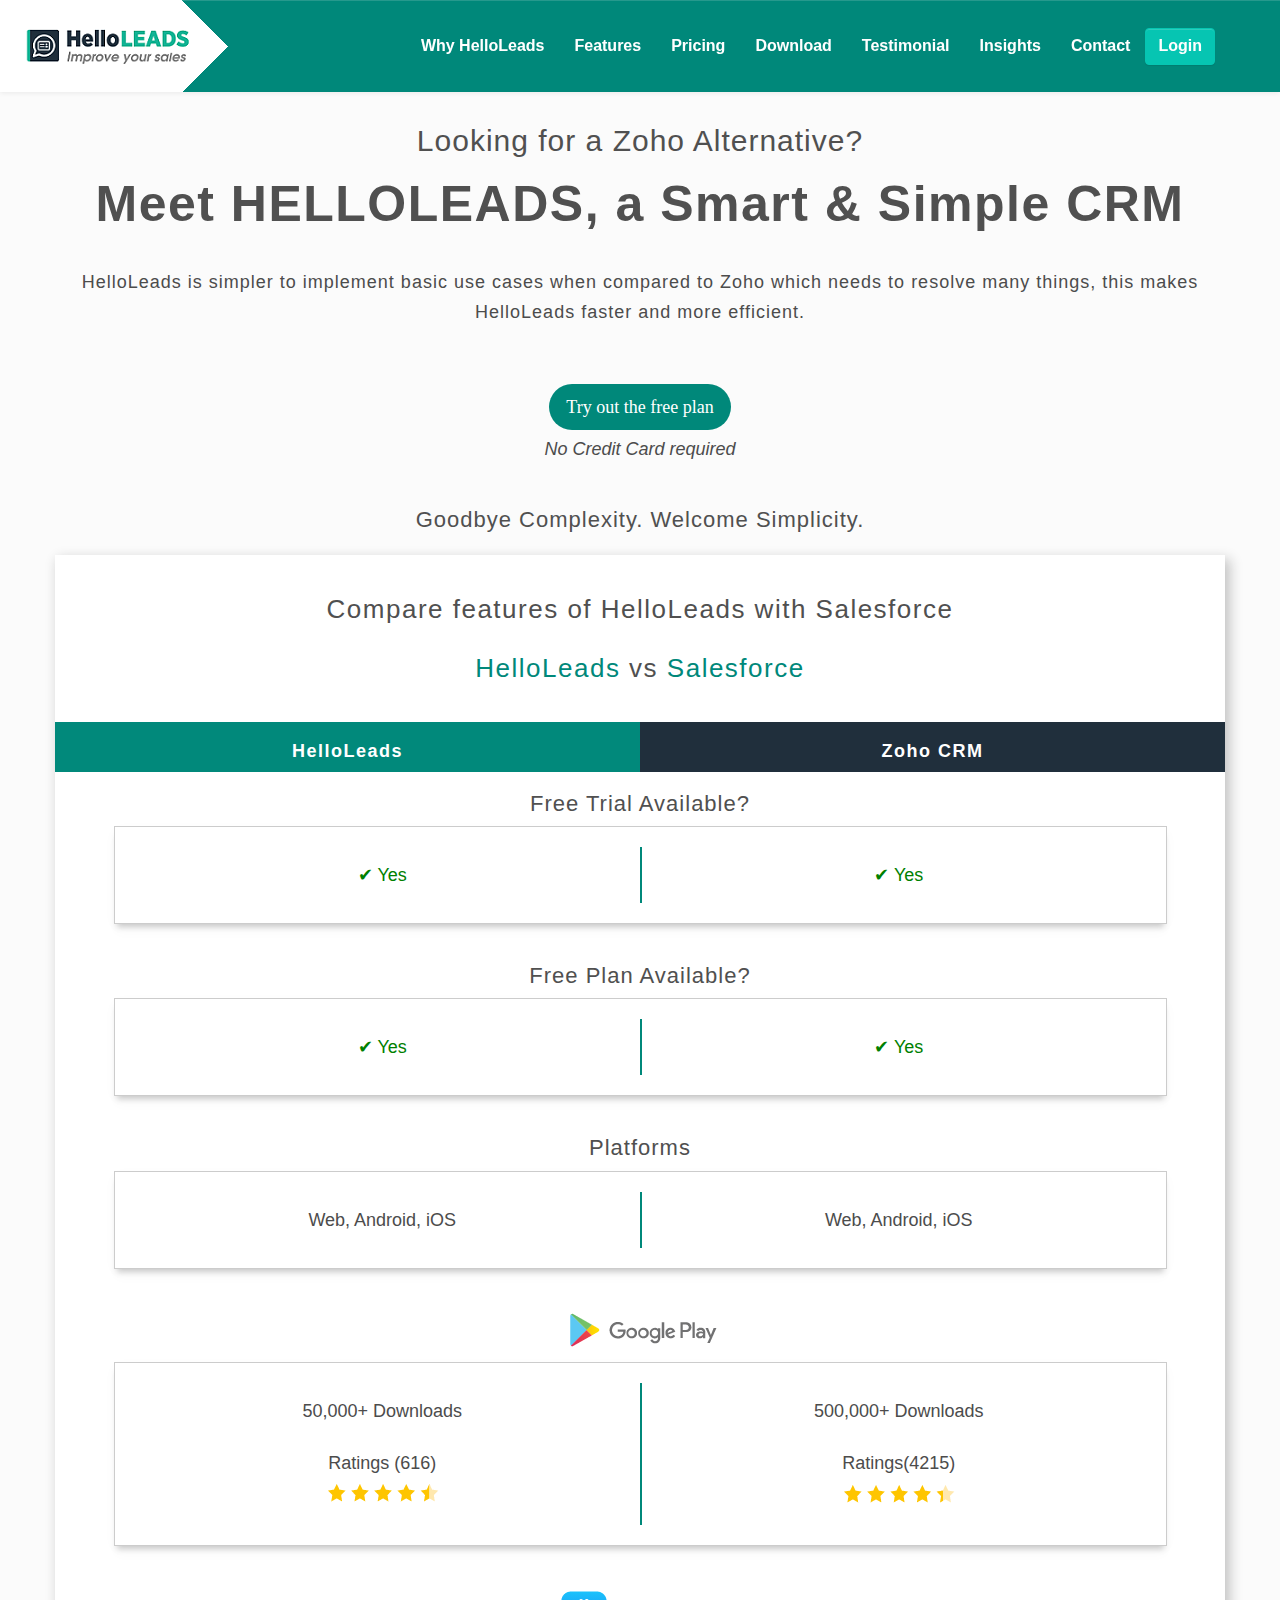
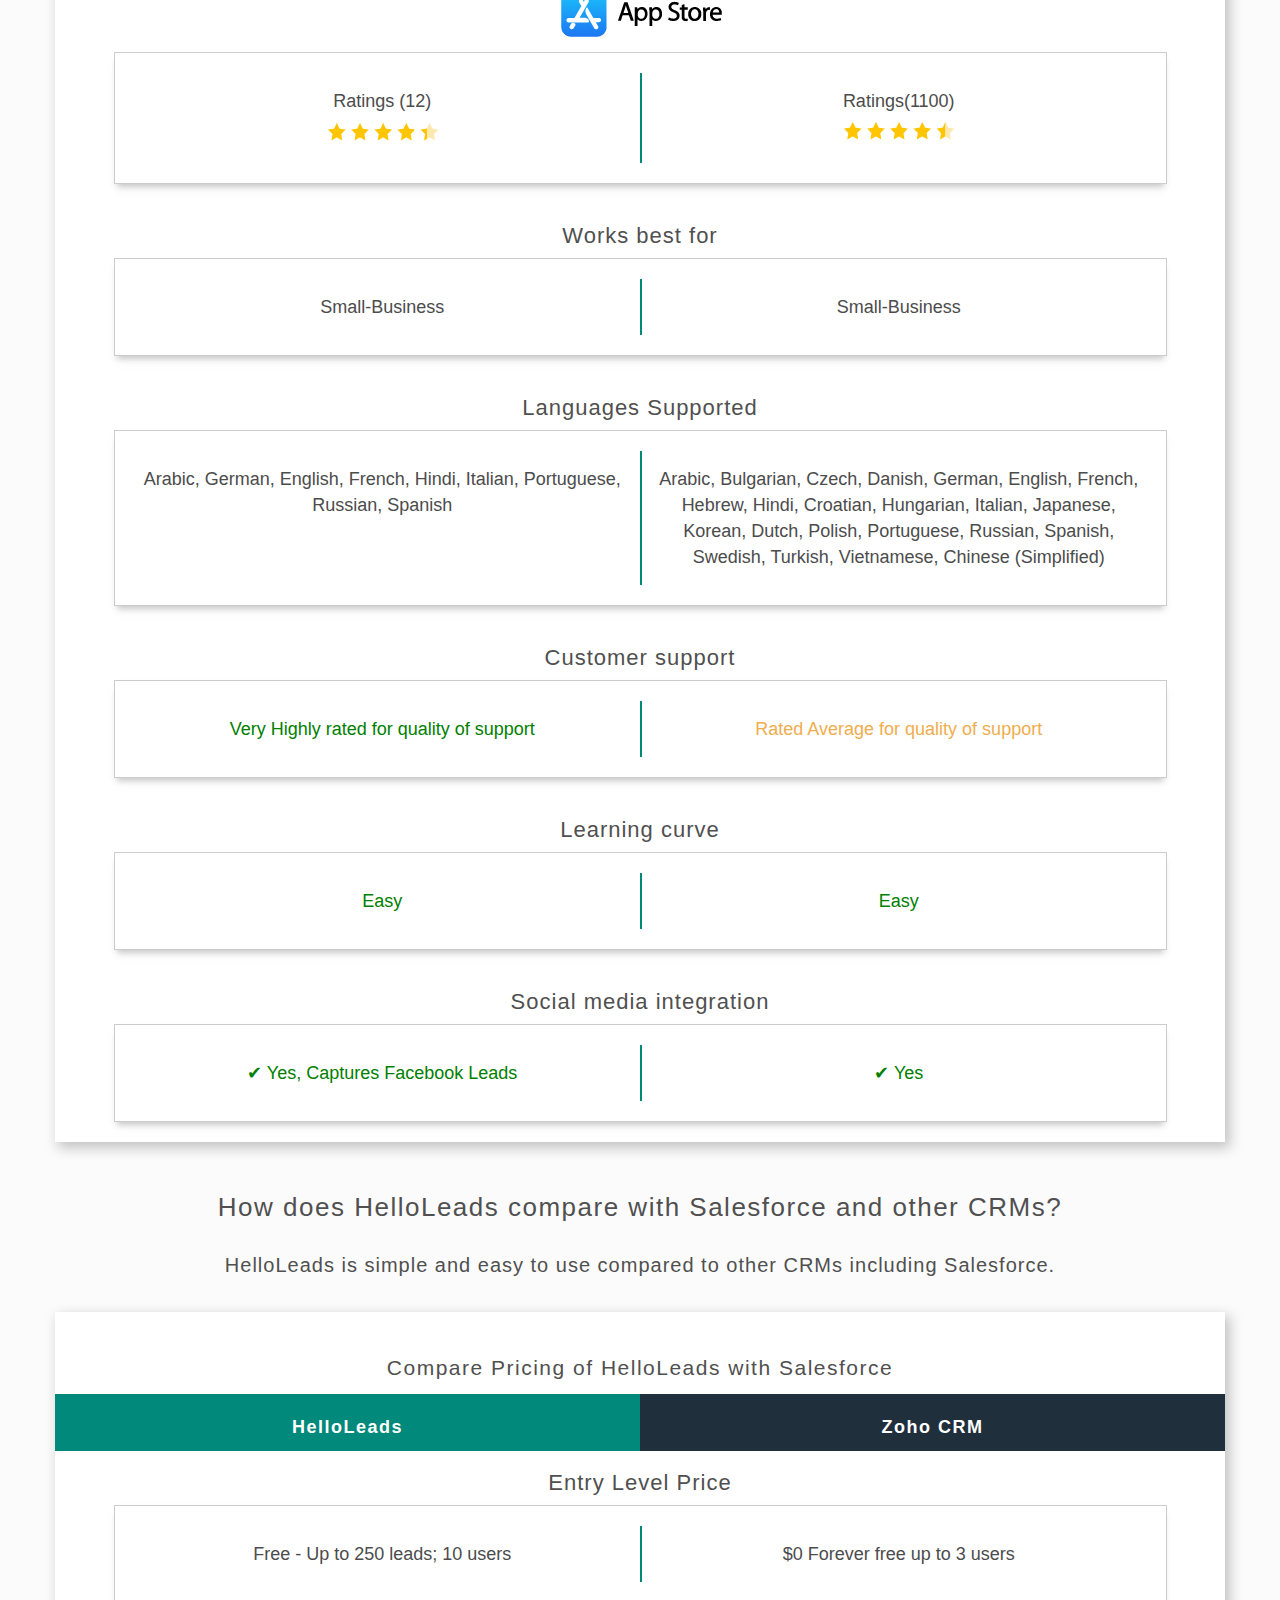
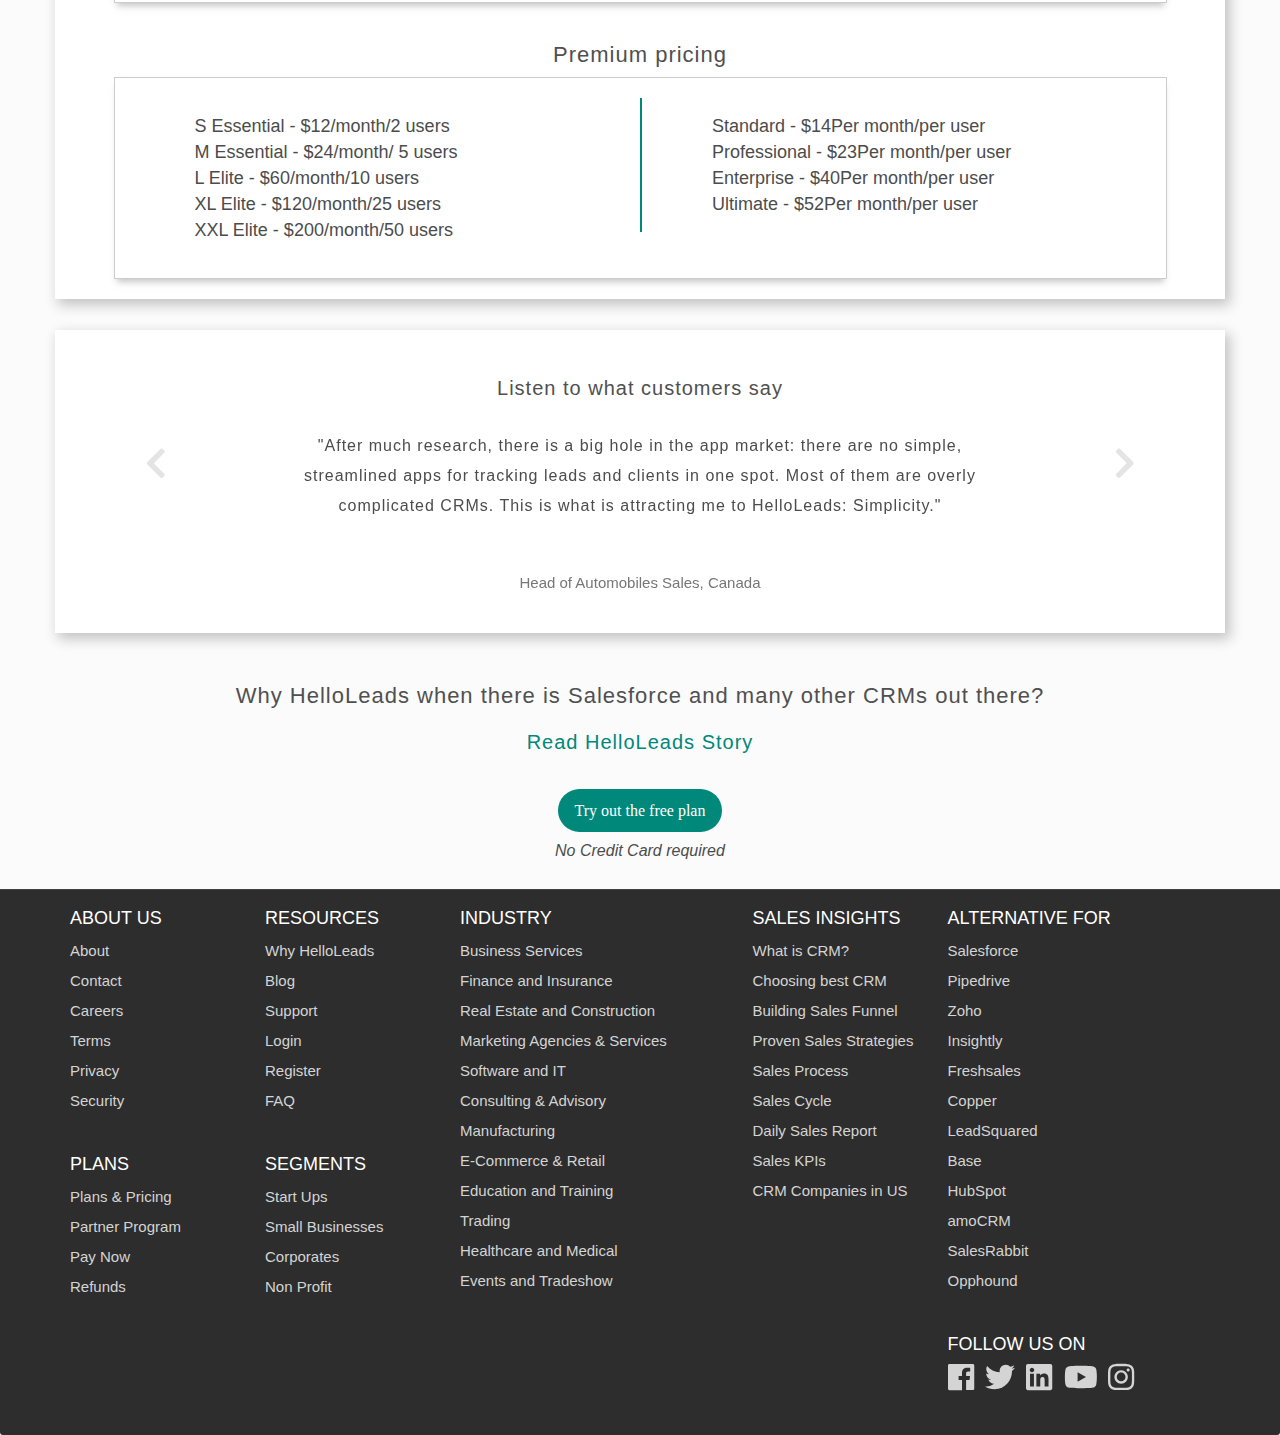
==== commit 45e74b61: "Add files via upload" ====
--- a/HL.html
+++ b/HL.html
@@ -578,8 +578,6 @@
 
 </div></section>
 
- 
-
 <section id="compare1">
 
   <div class="container">
@@ -595,8 +593,74 @@
     </div>
 
 </section>
-
-
+<section id="heading2"> 
+<style type="text/css">
+	#heading2 .s
+	{
+		box-shadow: 4px 5px 12px 1px #c3c3c3;
+	    margin-bottom: 31px;
+	    background: #FFF;
+	    padding: 0px;
+	}
+	#heading2 h2 {
+    line-height: 1.5;
+    padding-left: 3px;
+    padding-right: 3px;
+    line-height: 1.5;
+    font-size: 21px;
+}
+@media(min-width: 900px)
+{
+	.pric
+	{
+		padding-left: 70px;
+	}
+}
+</style>
+    <div class="container s">
+
+      <div class="row text-center">
+
+         
+
+         <h2 style="margin-top: 40px;"> Compare Pricing of <span style="color: #;"> HelloLeads </span> with <span style="color: #;">Salesforce</span> </h2>
+
+      </div>
+	<div  class="tab row text-center">
+		<div class="tab-title col-md-6 col-sm-6 col-xs-6 col-lg-6 text-center">
+			<h2>HelloLeads</h2>
+		</div>
+		<div class="tab-title col-md-6 col-sm-6 col-xs-6 col-lg-6 text-center" style="background: #202f3c">
+			<h2>Zoho CRM</h2>
+		</div>
+  	</div>
+  	<div class="tab row text-center">
+  	<div class="table-title text-center"><h3>Entry Level Price</h3></div></div>
+  	<div class="tab-comp row" style="width:90%; margin: auto;margin-bottom:20px;">
+  		<div class="table-comp-div col-md-6 col-sm-6 col-xs-6 col-lg-6 text-center">
+  			Free - Up to 250 leads; 10 users
+  		</div>
+  		<div class="table-comp-div col-md-6 col-sm-6 col-xs-6 col-lg-6 text-center" style="border-left: 2px solid #00887a;">$0 Forever free up to 3 users</div>
+  </div>
+  <div class="tab row text-center">
+  	<div class="table-title text-center"><h3>Premium pricing</h3></div></div>
+  	<div class="tab-comp row" style="width:90%; margin: auto;margin-bottom:20px;">
+  		<div class="pric table-comp-div col-md-6 col-sm-6 col-xs-6 col-lg-6 text-left" style="">
+  			S Essential - $12/month/2 users<br>
+			M Essential - $24/month/ 5 users<br>
+			L Elite - $60/month/10 users<br>
+			XL Elite - $120/month/25 users<br>
+			XXL Elite -  $200/month/50 users
+  		</div>
+  		<div class="pric table-comp-div col-md-6 col-sm-6 col-xs-6 col-lg-6 text-left" style="border-left: 2px solid #00887a;">
+  			Standard - $14Per month/per user<br>
+			Professional - $23Per month/per user<br>
+			Enterprise - $40Per month/per user<br>
+			Ultimate - $52Per month/per user<br>
+		</div>
+  </div>
+</div>
+</section>
 
 <section id="quotes">
 
